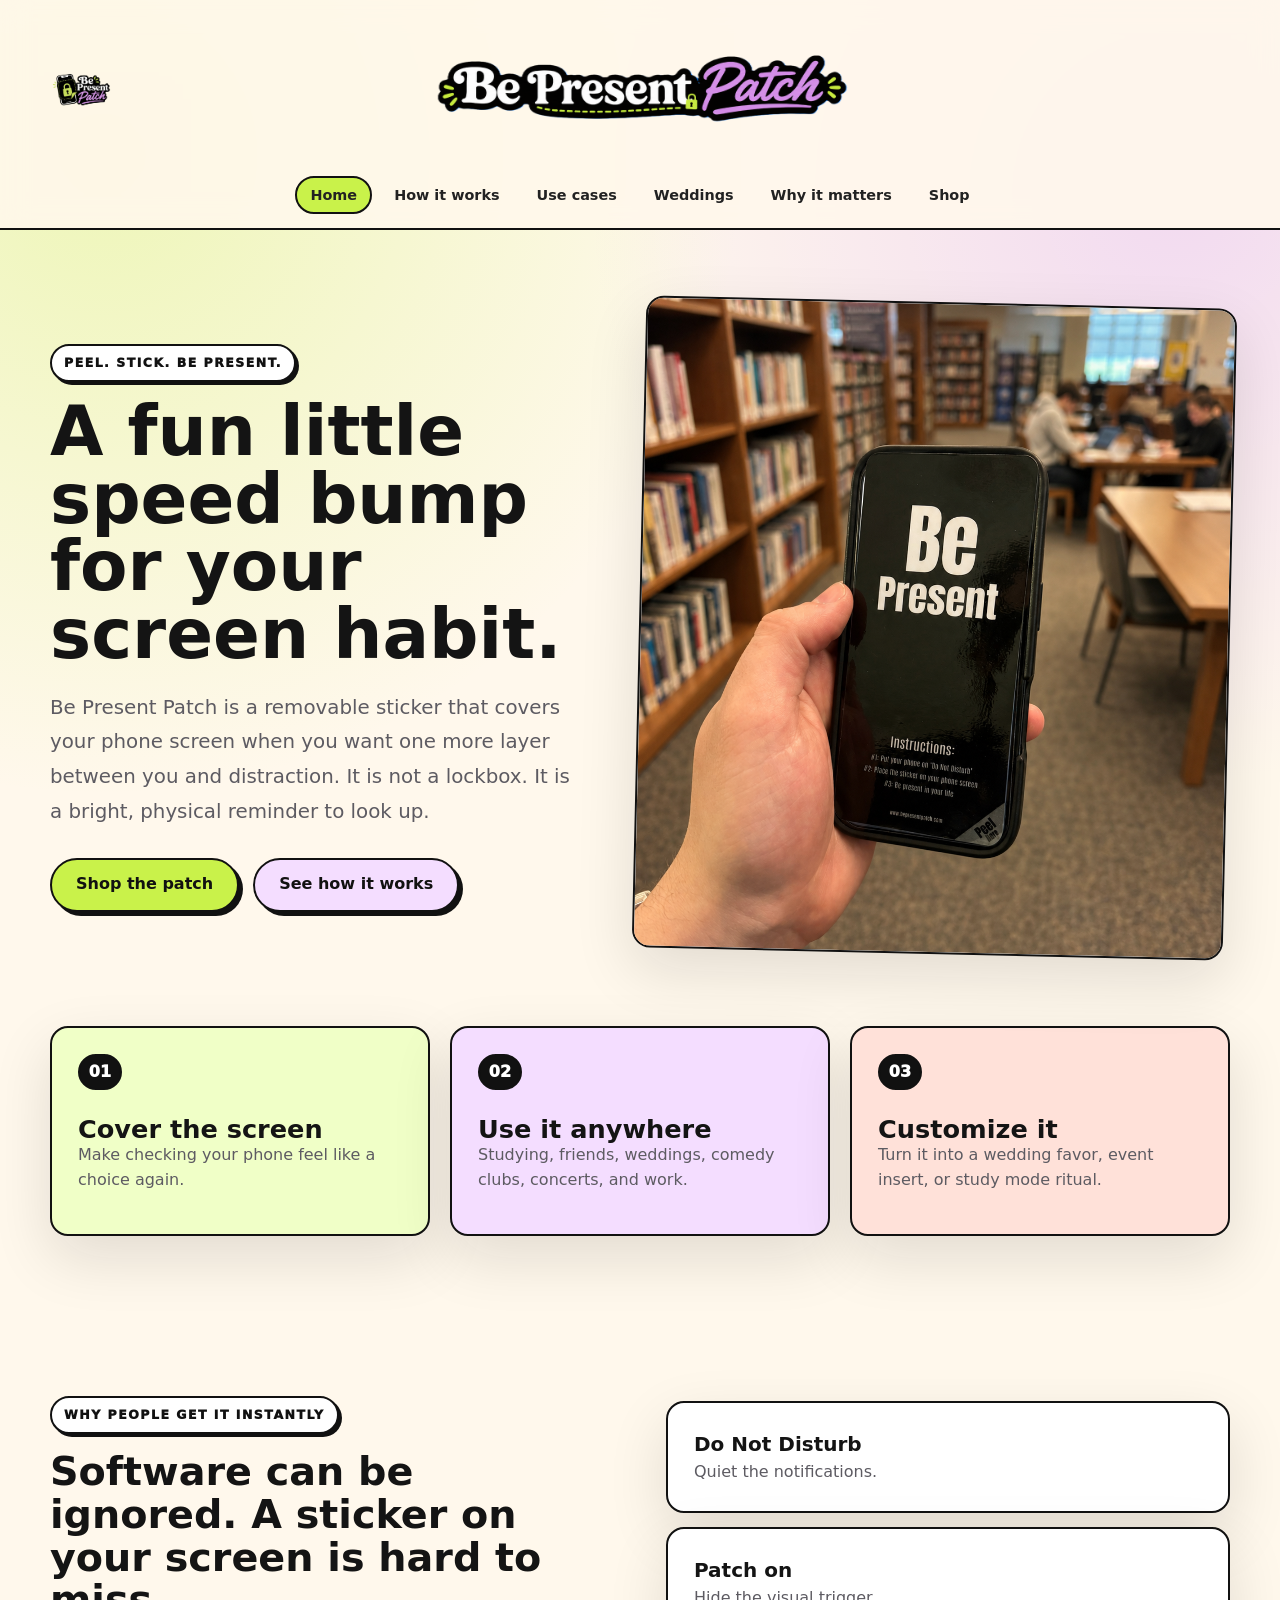
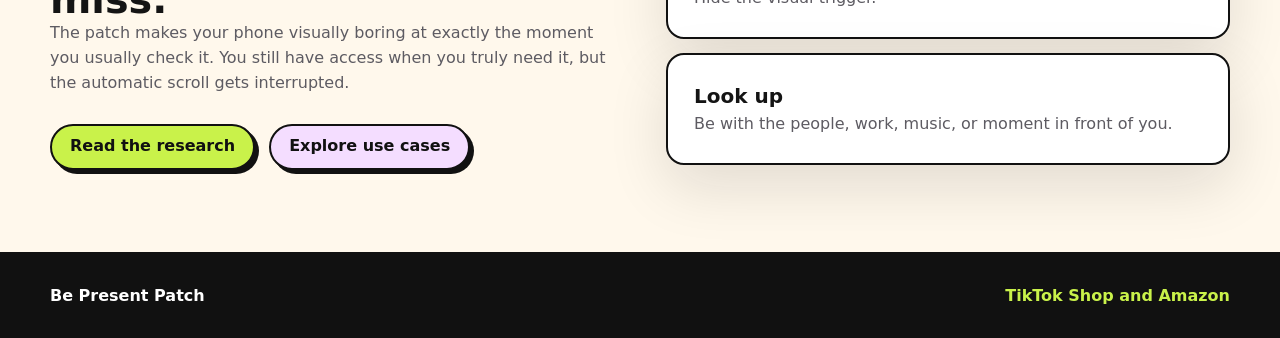
==== index.html @ 1d66b1e6 "website" ====
<!doctype html>
<html lang="en">
<head>
  <meta charset="utf-8">
  <meta name="viewport" content="width=device-width, initial-scale=1">
  <meta name="description" content="Be Present Patch is a removable phone screen sticker that helps you stop checking your phone and stay in the moment.">
  <meta name="theme-color" content="#fff8ec">
  <title>Be Present Patch | Put the phone down</title>
  <link rel="icon" type="image/png" href="assets/logo.png">
  <link rel="apple-touch-icon" href="assets/logo.png">
  <link rel="stylesheet" href="styles.css">
</head>
<body>
  <header class="site-header">
    <div class="container nav">
      <div class="brand-row">
        <a class="brand-small" href="index.html" aria-label="Be Present Patch home"><img src="assets/logo.png" alt="Be Present Patch logo"></a>
        <a class="brand-banner" href="index.html" aria-label="Be Present Patch home"><img src="assets/banner-logo.png" alt="Be Present Patch logo banner"></a>
        <span class="brand-spacer" aria-hidden="true"></span>
      </div>
      <nav class="nav-links" aria-label="Primary navigation">
        <a aria-current="page" href="index.html">Home</a>
        <a href="how-it-works.html">How it works</a>
        <a href="use-cases.html">Use cases</a>
        <a href="weddings.html">Weddings</a>
        <a href="why-it-matters.html">Why it matters</a>
        <a href="shop.html">Shop</a>
      </nav>
    </div>
  </header>

  <main>
    <section class="hero">
      <div class="container hero-grid">
        <div>
          <p class="eyebrow">Peel. Stick. Be present.</p>
          <h1>A fun little speed bump for your screen habit.</h1>
          <p class="lead">Be Present Patch is a removable sticker that covers your phone screen when you want one more layer between you and distraction. It is not a lockbox. It is a bright, physical reminder to look up.</p>
          <div class="actions">
            <a class="button primary large" href="shop.html">Shop the patch</a>
            <a class="button secondary large" href="how-it-works.html">See how it works</a>
          </div>
        </div>
        <figure class="hero-photo tilt-card">
          <img src="assets/library-in-hand.png" alt="A hand holding a phone in a library with the Be Present Patch covering the screen">
        </figure>
      </div>
    </section>

    <section class="container punch-row" aria-label="Product highlights">
      <a class="punch lime" href="how-it-works.html">
        <span>01</span>
        <strong>Cover the screen</strong>
        <p>Make checking your phone feel like a choice again.</p>
      </a>
      <a class="punch purple" href="use-cases.html">
        <span>02</span>
        <strong>Use it anywhere</strong>
        <p>Studying, friends, weddings, comedy clubs, concerts, and work.</p>
      </a>
      <a class="punch coral" href="weddings.html">
        <span>03</span>
        <strong>Customize it</strong>
        <p>Turn it into a wedding favor, event insert, or study mode ritual.</p>
      </a>
    </section>

    <section class="section">
      <div class="container split">
        <div>
          <p class="kicker">Why people get it instantly</p>
          <h2>Software can be ignored. A sticker on your screen is hard to miss.</h2>
          <p>The patch makes your phone visually boring at exactly the moment you usually check it. You still have access when you truly need it, but the automatic scroll gets interrupted.</p>
          <div class="actions">
            <a class="button primary" href="why-it-matters.html">Read the research</a>
            <a class="button secondary" href="use-cases.html">Explore use cases</a>
          </div>
        </div>
        <div class="mini-stack">
          <article>
            <strong>Do Not Disturb</strong>
            <span>Quiet the notifications.</span>
          </article>
          <article>
            <strong>Patch on</strong>
            <span>Hide the visual trigger.</span>
          </article>
          <article>
            <strong>Look up</strong>
            <span>Be with the people, work, music, or moment in front of you.</span>
          </article>
        </div>
      </div>
    </section>
  </main>

  <footer class="site-footer">
    <div class="container footer-inner">
      <span>Be Present Patch</span>
      <div><a href="shop.html">TikTok Shop and Amazon</a></div>
    </div>
  </footer>
</body>
</html>
---- styles.css ----
:root {
  color-scheme: light;
  --cream: #fff8ec;
  --paper: #ffffff;
  --ink: #141414;
  --muted: #5d5b62;
  --line: #e9dfcf;
  --lime: #c9f24a;
  --lime-soft: #f0ffc7;
  --purple: #c87bff;
  --purple-soft: #f4ddff;
  --coral: #ff7f67;
  --coral-soft: #ffe1d9;
  --blue: #3aaed8;
  --blue-soft: #dff6ff;
  --shadow: 0 22px 60px rgba(20, 20, 20, 0.12);
}

* {
  box-sizing: border-box;
}

html {
  scroll-behavior: smooth;
}

body {
  min-height: 100vh;
  margin: 0;
  background:
    radial-gradient(circle at 8% 8%, rgba(201, 242, 74, 0.32), transparent 30%),
    radial-gradient(circle at 92% 10%, rgba(200, 123, 255, 0.24), transparent 28%),
    var(--cream);
  color: var(--ink);
  font-family: Inter, ui-sans-serif, system-ui, -apple-system, BlinkMacSystemFont, "Segoe UI", sans-serif;
  line-height: 1.55;
}

h1,
h2,
h3,
.button,
.nav-links a,
.punch strong,
.step-number,
.eyebrow,
.kicker {
  font-family: "Arial Rounded MT Bold", "Cooper Black", "Trebuchet MS", Inter, ui-sans-serif, system-ui, sans-serif;
}

img {
  max-width: 100%;
  display: block;
}

a {
  color: inherit;
  text-decoration: none;
}

h1,
h2,
h3,
p {
  margin-top: 0;
}

p {
  color: var(--muted);
}

.container {
  width: min(1180px, calc(100% - 40px));
  margin: 0 auto;
}

.narrow {
  max-width: 860px;
}

.site-header {
  position: sticky;
  top: 0;
  z-index: 20;
  border-bottom: 2px solid #111;
  background: rgba(255, 248, 236, 0.9);
  backdrop-filter: blur(14px);
}

.nav {
  min-height: 184px;
  display: flex;
  flex-direction: column;
  align-items: stretch;
  justify-content: center;
  gap: 12px;
  padding: 16px 0 14px;
}

.brand-row {
  display: grid;
  grid-template-columns: 132px minmax(0, 1fr) 132px;
  align-items: center;
  gap: 14px;
}

.brand-small {
  display: inline-flex;
  align-items: center;
  justify-content: flex-start;
}

.brand-small img {
  width: auto;
  height: 62px;
  object-fit: contain;
}

.brand-banner {
  display: flex;
  justify-content: center;
  justify-self: center;
  width: min(1120px, 100%);
}

.brand-banner img {
  width: auto;
  height: auto;
  max-height: 148px;
  max-width: min(1120px, 100%);
  object-fit: contain;
}

.nav-links {
  display: flex;
  align-items: center;
  justify-content: center;
  gap: 7px;
  overflow-x: auto;
}

.nav-links a {
  min-height: 38px;
  display: inline-grid;
  place-items: center;
  border: 2px solid transparent;
  border-radius: 999px;
  padding: 0 13px;
  color: #222;
  font-size: 0.9rem;
  font-weight: 850;
  white-space: nowrap;
}

.nav-links a:hover,
.nav-links a[aria-current="page"] {
  border-color: #111;
  background: var(--lime);
}

.button {
  min-height: 46px;
  display: inline-flex;
  align-items: center;
  justify-content: center;
  border: 2px solid #111;
  border-radius: 999px;
  padding: 0 18px;
  color: #111;
  font-weight: 900;
  box-shadow: 4px 4px 0 #111;
  transition: transform 150ms ease, box-shadow 150ms ease;
}

.button:hover {
  transform: translate(2px, 2px);
  box-shadow: 2px 2px 0 #111;
}

.button.primary {
  background: var(--lime);
}

.button.secondary {
  background: var(--purple-soft);
}

.button.large {
  min-height: 54px;
  padding: 0 24px;
}

.actions {
  display: flex;
  flex-wrap: wrap;
  gap: 14px;
  margin-top: 28px;
}

.hero,
.page-hero {
  padding: 72px 0;
}

.hero-grid {
  display: grid;
  grid-template-columns: 0.95fr 1.05fr;
  gap: 54px;
  align-items: center;
}

.eyebrow,
.kicker {
  width: fit-content;
  margin-bottom: 16px;
  border: 2px solid #111;
  border-radius: 999px;
  padding: 7px 12px;
  background: var(--paper);
  color: #111;
  font-size: 0.78rem;
  font-weight: 950;
  letter-spacing: 0.12em;
  text-transform: uppercase;
  box-shadow: 3px 3px 0 #111;
}

h1 {
  max-width: 880px;
  margin-bottom: 22px;
  font-size: clamp(2.35rem, 5.4vw, 4.95rem);
  line-height: 0.98;
  letter-spacing: 0;
}

h2 {
  margin-bottom: 0;
  font-size: clamp(1.65rem, 3.1vw, 3rem);
  line-height: 1.08;
  letter-spacing: 0;
}

.lead {
  max-width: 720px;
  font-size: clamp(1.08rem, 1.7vw, 1.24rem);
  line-height: 1.75;
}

.hero-photo,
.wedding-images img,
.copy-card,
.punch,
.step-card,
.use-grid article,
.stat-grid a,
.research-grid article,
.faq-list article,
.shop-patch,
.mini-stack article {
  border: 2px solid #111;
  border-radius: 18px;
  background: var(--paper);
  box-shadow: var(--shadow);
}

.hero-photo {
  margin: 0;
  overflow: hidden;
}

.hero-photo img {
  width: 100%;
  height: min(72vh, 720px);
  min-height: 520px;
  object-fit: cover;
}

.tilt-card {
  transform: rotate(1.3deg);
}

.punch-row,
.steps-page,
.use-grid,
.stat-grid,
.research-grid {
  display: grid;
  gap: 20px;
}

.punch-row {
  grid-template-columns: repeat(3, 1fr);
  padding-bottom: 78px;
}

.punch,
.step-card,
.use-grid article,
.stat-grid a,
.research-grid article,
.faq-list article,
.copy-card,
.mini-stack article {
  padding: 26px;
}

.punch span,
.step-number {
  display: inline-grid;
  place-items: center;
  min-width: 44px;
  height: 36px;
  border: 2px solid #111;
  border-radius: 999px;
  background: #111;
  color: #fff;
  font-weight: 950;
}

.punch strong {
  display: block;
  margin-top: 26px;
  font-size: 1.6rem;
  line-height: 1.05;
}

.lime {
  background: var(--lime-soft);
}

.purple {
  background: var(--purple-soft);
}

.coral {
  background: var(--coral-soft);
}

.blue {
  background: var(--blue-soft);
}

.section {
  padding: 82px 0;
}

.section.tinted {
  border-top: 2px solid #111;
  border-bottom: 2px solid #111;
  background: linear-gradient(135deg, var(--purple-soft), var(--lime-soft));
}

.split,
.wedding-layout,
.shop-hero {
  display: grid;
  grid-template-columns: 1fr 1fr;
  gap: 52px;
  align-items: center;
}

.mini-stack {
  display: grid;
  gap: 14px;
}

.mini-stack strong {
  display: block;
  font-size: 1.25rem;
}

.mini-stack span {
  color: var(--muted);
}

.lime-wash {
  background: linear-gradient(135deg, var(--lime-soft), var(--cream));
}

.purple-wash {
  background: linear-gradient(135deg, var(--purple-soft), var(--cream));
}

.coral-wash {
  background: linear-gradient(135deg, var(--coral-soft), var(--cream));
}

.steps-page {
  grid-template-columns: repeat(3, 1fr);
}

.step-card h2 {
  margin-top: 26px;
  font-size: clamp(1.65rem, 2.5vw, 2.35rem);
}

.purple-card {
  background: var(--purple-soft);
}

.coral-card {
  background: var(--coral-soft);
}

.use-grid {
  grid-template-columns: repeat(3, 1fr);
}

.icon {
  width: 48px;
  height: 48px;
  display: grid;
  place-items: center;
  border: 2px solid #111;
  border-radius: 12px;
  color: #111;
  font-weight: 950;
}

.use-grid h2 {
  margin-top: 18px;
  font-size: 1.55rem;
}

.wedding-images {
  display: grid;
  grid-template-columns: 0.72fr 1fr;
  gap: 18px;
  align-items: center;
}

.wedding-images img {
  overflow: hidden;
}

.check-list {
  display: grid;
  gap: 12px;
  margin: 24px 0 28px;
  padding: 0;
  list-style: none;
}

.check-list li {
  position: relative;
  padding-left: 30px;
  color: var(--muted);
}

.check-list li::before {
  content: "";
  position: absolute;
  left: 0;
  top: 0.58em;
  width: 13px;
  height: 13px;
  border: 2px solid #111;
  border-radius: 50%;
  background: var(--lime);
}

.stat-grid {
  grid-template-columns: repeat(3, 1fr);
}

.stat-grid a {
  background: var(--paper);
  transition: transform 150ms ease;
}

.stat-grid a:hover {
  transform: translateY(-4px);
}

.stat-grid strong {
  display: block;
  color: #111;
  font-size: clamp(3rem, 7vw, 5rem);
  line-height: 0.9;
}

.stat-grid span {
  display: block;
  margin-top: 18px;
  color: var(--muted);
}

.research-grid {
  grid-template-columns: repeat(2, 1fr);
}

.research-grid article a {
  display: inline-block;
  margin-top: 18px;
  color: #111;
  font-weight: 950;
  text-decoration: underline;
  text-decoration-thickness: 3px;
  text-decoration-color: var(--purple);
  text-underline-offset: 5px;
}

.shop-hero {
  align-items: center;
}

.shop-patch {
  width: min(360px, 100%);
  margin: 0 auto;
  background: #111;
}

.faq-list {
  display: grid;
  gap: 18px;
}

.site-footer {
  border-top: 2px solid #111;
  background: #111;
  color: #fff;
  padding: 30px 0;
}

.footer-inner {
  display: flex;
  align-items: center;
  justify-content: space-between;
  gap: 18px;
  font-weight: 850;
}

.footer-inner a {
  color: var(--lime);
}

@media (max-width: 980px) {
  .nav {
    min-height: 166px;
    align-items: stretch;
    padding: 12px 0;
  }

  .brand-row {
    grid-template-columns: 92px minmax(0, 1fr) 92px;
    gap: 10px;
  }

  .brand-small img {
    height: 54px;
  }

  .brand-banner img {
    max-height: 112px;
  }

  .hero-grid,
  .split,
  .wedding-layout,
  .shop-hero {
    grid-template-columns: 1fr;
  }

  .punch-row,
  .steps-page,
  .use-grid,
  .stat-grid,
  .research-grid {
    grid-template-columns: repeat(2, 1fr);
  }

  .hero-photo img {
    height: auto;
    min-height: 0;
  }
}

@media (max-width: 680px) {
  .container {
    width: min(100% - 28px, 1180px);
  }

  .brand-banner img {
    max-height: 92px;
  }

  .brand-row {
    grid-template-columns: 1fr;
  }

  .brand-small {
    justify-content: center;
  }

  .brand-spacer {
    display: none;
  }

  .punch-row,
  .steps-page,
  .use-grid,
  .stat-grid,
  .research-grid,
  .wedding-images {
    grid-template-columns: 1fr;
  }

  .actions,
  .footer-inner {
    align-items: stretch;
    flex-direction: column;
  }

  .button {
    width: 100%;
  }

  h1 {
    font-size: clamp(2.25rem, 11vw, 3.9rem);
  }
}
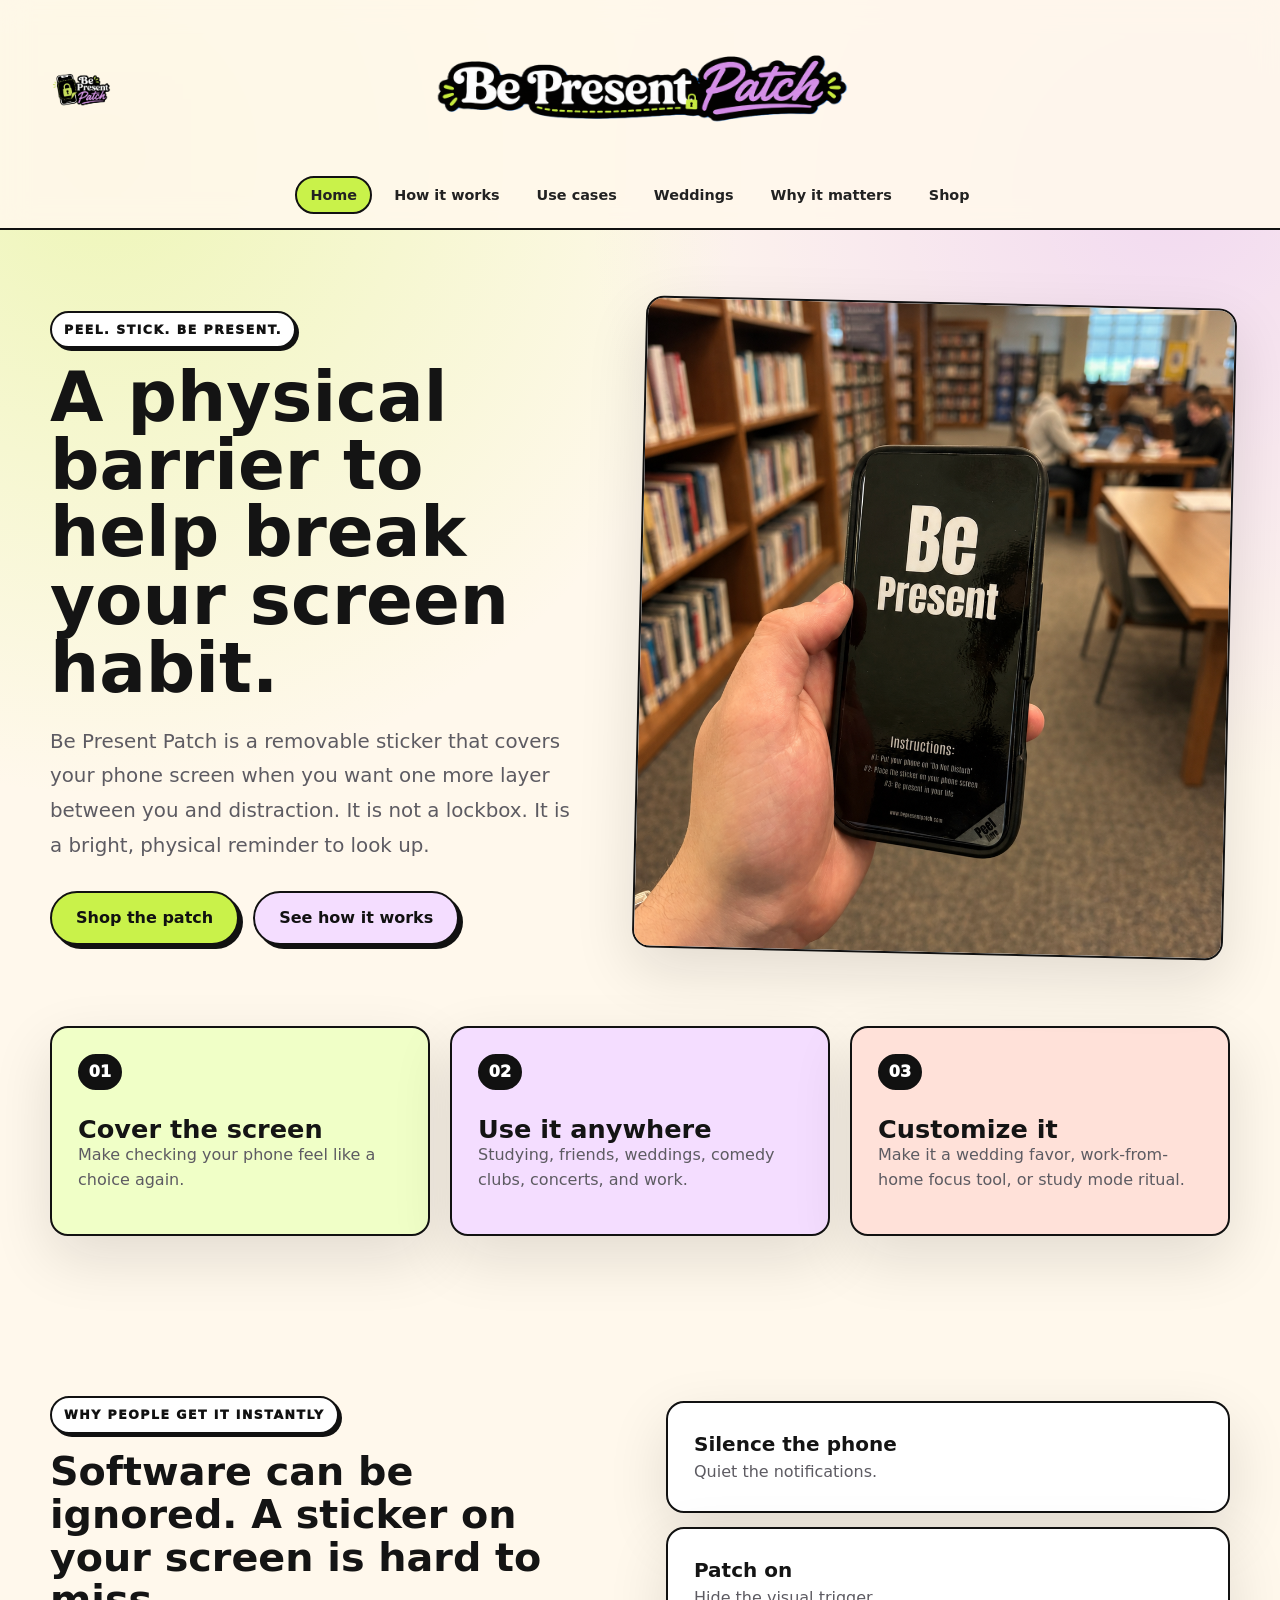
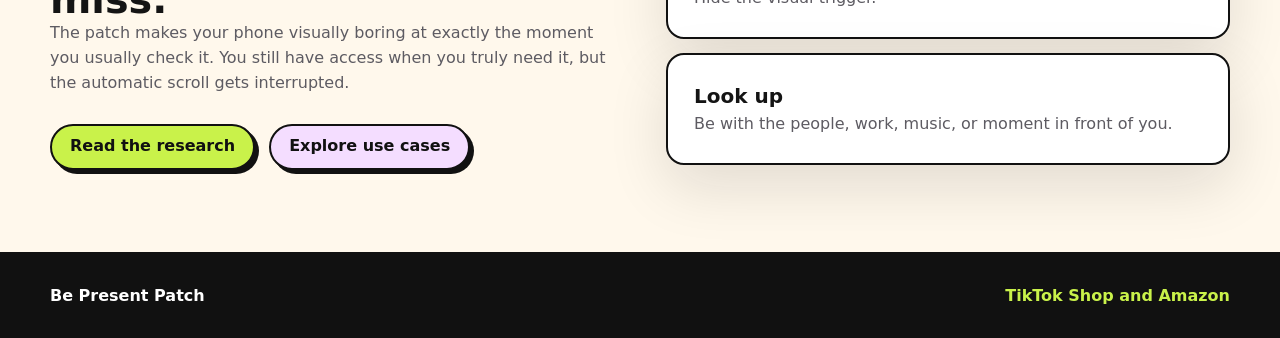
==== commit 2f459aee: "updated wording" ====
--- a/index.html
+++ b/index.html
@@ -34,7 +34,7 @@
       <div class="container hero-grid">
         <div>
           <p class="eyebrow">Peel. Stick. Be present.</p>
-          <h1>A fun little speed bump for your screen habit.</h1>
+          <h1>A physical barrier to help break your screen habit.</h1>
           <p class="lead">Be Present Patch is a removable sticker that covers your phone screen when you want one more layer between you and distraction. It is not a lockbox. It is a bright, physical reminder to look up.</p>
           <div class="actions">
             <a class="button primary large" href="shop.html">Shop the patch</a>
@@ -61,7 +61,7 @@
       <a class="punch coral" href="weddings.html">
         <span>03</span>
         <strong>Customize it</strong>
-        <p>Turn it into a wedding favor, event insert, or study mode ritual.</p>
+        <p>Make it a wedding favor, work-from-home focus tool, or study mode ritual.</p>
       </a>
     </section>
 
@@ -78,7 +78,7 @@
         </div>
         <div class="mini-stack">
           <article>
-            <strong>Do Not Disturb</strong>
+            <strong>Silence the phone</strong>
             <span>Quiet the notifications.</span>
           </article>
           <article>
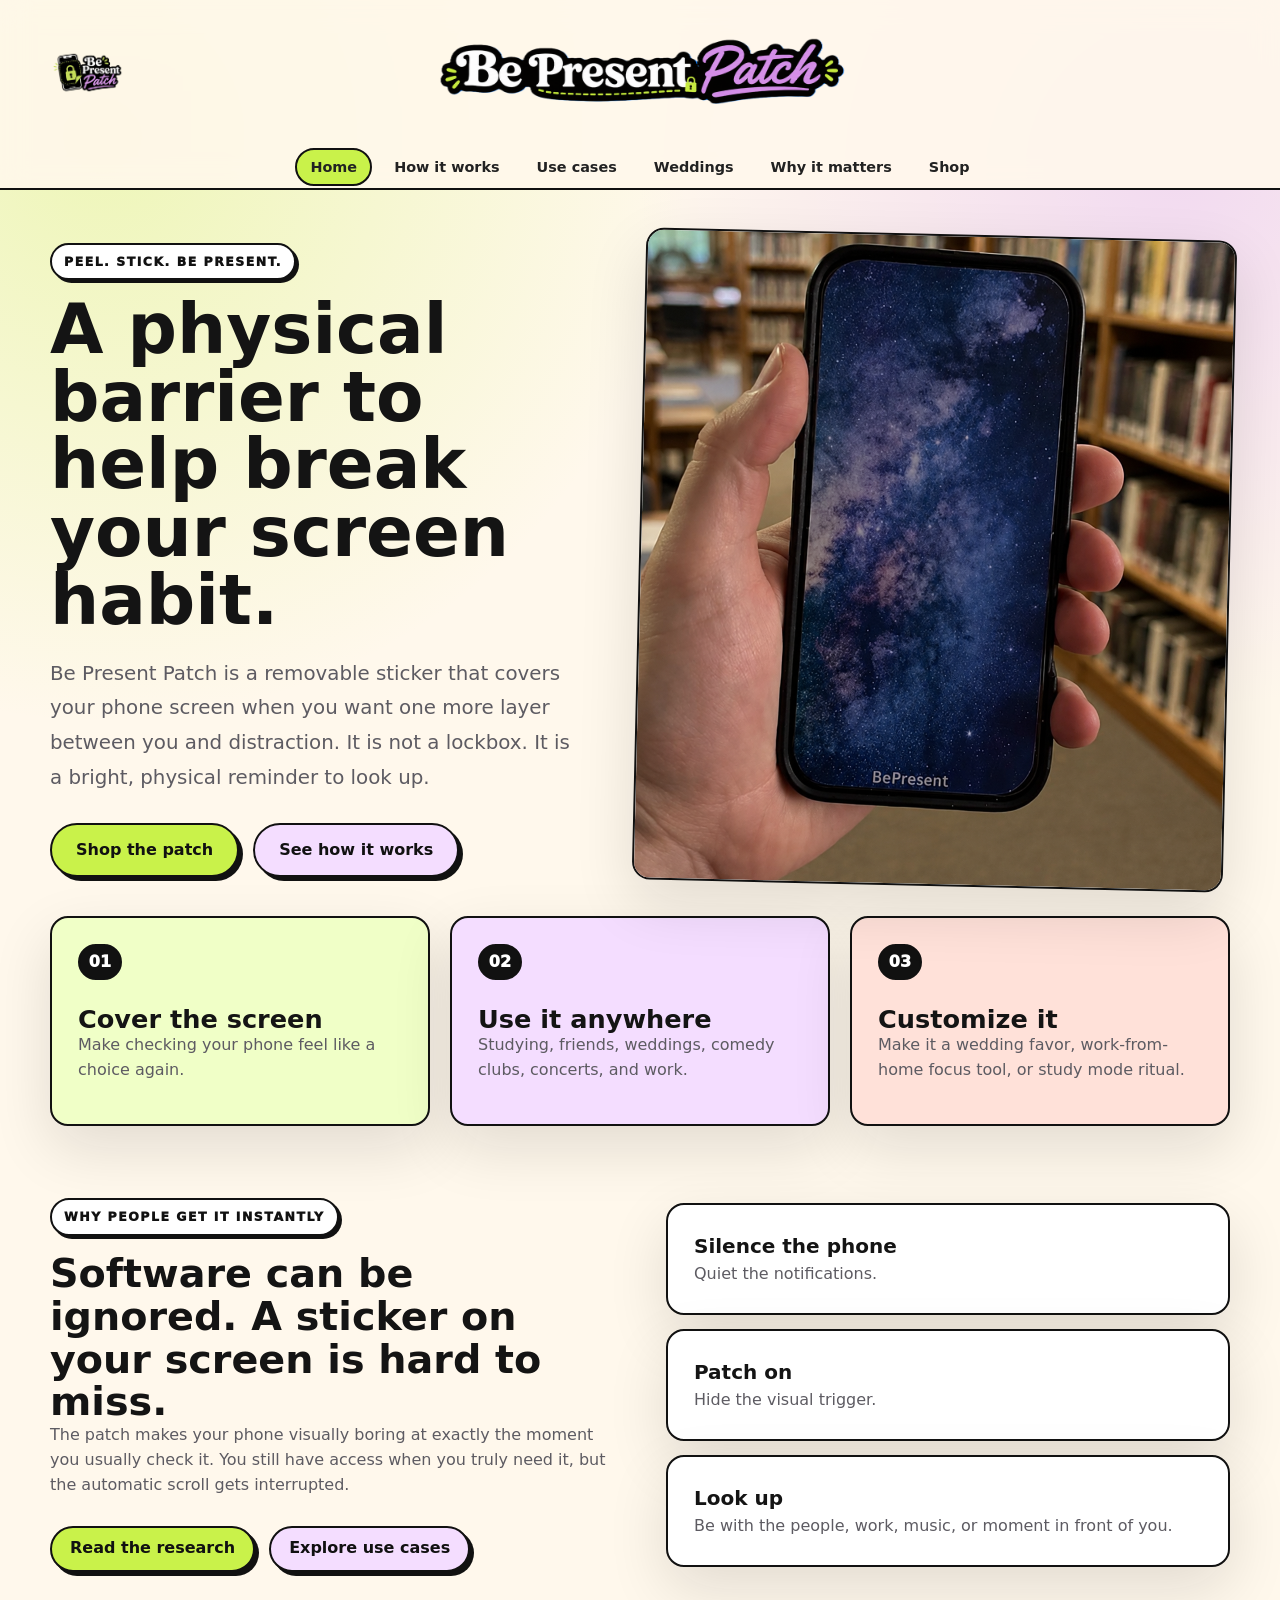
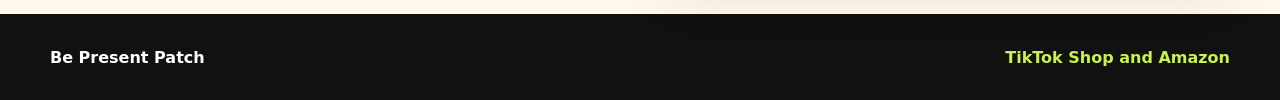
==== commit 7aa37525: "Update home hero image" ====
--- a/index.html
+++ b/index.html
@@ -6,8 +6,8 @@
   <meta name="description" content="Be Present Patch is a removable phone screen sticker that helps you stop checking your phone and stay in the moment.">
   <meta name="theme-color" content="#fff8ec">
   <title>Be Present Patch | Put the phone down</title>
-  <link rel="icon" type="image/png" href="assets/logo.png">
-  <link rel="apple-touch-icon" href="assets/logo.png">
+  <link rel="icon" type="image/png" href="assets/favicon.png">
+  <link rel="apple-touch-icon" href="assets/favicon.png">
   <link rel="stylesheet" href="styles.css">
 </head>
 <body>
@@ -18,6 +18,9 @@
         <a class="brand-banner" href="index.html" aria-label="Be Present Patch home"><img src="assets/banner-logo.png" alt="Be Present Patch logo banner"></a>
         <span class="brand-spacer" aria-hidden="true"></span>
       </div>
+      <button class="menu-toggle" type="button" aria-label="Open menu" aria-expanded="false" data-menu-toggle>
+        <span></span><span></span><span></span>
+      </button>
       <nav class="nav-links" aria-label="Primary navigation">
         <a aria-current="page" href="index.html">Home</a>
         <a href="how-it-works.html">How it works</a>
@@ -42,7 +45,7 @@
           </div>
         </div>
         <figure class="hero-photo tilt-card">
-          <img src="assets/library-in-hand.png" alt="A hand holding a phone in a library with the Be Present Patch covering the screen">
+          <img src="assets/home-hero-new.png" alt="A hand holding a phone in a library with the Be Present Patch covering the screen">
         </figure>
       </div>
     </section>
@@ -100,5 +103,6 @@
       <div><a href="shop.html">TikTok Shop and Amazon</a></div>
     </div>
   </footer>
+  <script src="script.js"></script>
 </body>
 </html>
--- a/styles.css
+++ b/styles.css
@@ -88,20 +88,21 @@
 }
 
 .nav {
-  min-height: 184px;
+  min-height: 0;
   display: flex;
   flex-direction: column;
   align-items: stretch;
   justify-content: center;
-  gap: 12px;
-  padding: 16px 0 14px;
+  gap: 2px;
+  padding: 0 0 2px;
 }
 
 .brand-row {
   display: grid;
-  grid-template-columns: 132px minmax(0, 1fr) 132px;
-  align-items: center;
-  gap: 14px;
+  grid-template-columns: 170px minmax(0, 1fr) 170px;
+  align-items: center;
+  gap: 10px;
+  min-height: 94px;
 }
 
 .brand-small {
@@ -112,7 +113,7 @@
 
 .brand-small img {
   width: auto;
-  height: 62px;
+  height: 74px;
   object-fit: contain;
 }
 
@@ -126,7 +127,7 @@
 .brand-banner img {
   width: auto;
   height: auto;
-  max-height: 148px;
+  max-height: 146px;
   max-width: min(1120px, 100%);
   object-fit: contain;
 }
@@ -137,6 +138,10 @@
   justify-content: center;
   gap: 7px;
   overflow-x: auto;
+}
+
+.menu-toggle {
+  display: none;
 }
 
 .nav-links a {
@@ -199,7 +204,7 @@
 
 .hero,
 .page-hero {
-  padding: 72px 0;
+  padding: 44px 0 30px;
 }
 
 .hero-grid {
@@ -290,7 +295,7 @@
 
 .punch-row {
   grid-template-columns: repeat(3, 1fr);
-  padding-bottom: 78px;
+  padding-bottom: 30px;
 }
 
 .punch,
@@ -341,7 +346,11 @@
 }
 
 .section {
-  padding: 82px 0;
+  padding: 42px 0;
+}
+
+.page-hero + .section {
+  padding-top: 24px;
 }
 
 .section.tinted {
@@ -418,8 +427,15 @@
 }
 
 .use-grid h2 {
-  margin-top: 18px;
   font-size: 1.55rem;
+}
+
+.clean-use-grid article {
+  padding-top: 30px;
+}
+
+.clean-use-grid h2 {
+  margin-top: 0;
 }
 
 .wedding-images {
@@ -507,7 +523,10 @@
 .shop-patch {
   width: min(360px, 100%);
   margin: 0 auto;
-  background: #111;
+  border: 0;
+  border-radius: 0;
+  background: transparent;
+  box-shadow: none;
 }
 
 .faq-list {
@@ -536,22 +555,23 @@
 
 @media (max-width: 980px) {
   .nav {
-    min-height: 166px;
+    min-height: 0;
     align-items: stretch;
-    padding: 12px 0;
+    padding: 0 0 2px;
   }
 
   .brand-row {
-    grid-template-columns: 92px minmax(0, 1fr) 92px;
-    gap: 10px;
+    grid-template-columns: 118px minmax(0, 1fr) 118px;
+    gap: 8px;
+    min-height: 82px;
   }
 
   .brand-small img {
-    height: 54px;
+    height: 58px;
   }
 
   .brand-banner img {
-    max-height: 112px;
+    max-height: 118px;
   }
 
   .hero-grid,
@@ -580,20 +600,87 @@
     width: min(100% - 28px, 1180px);
   }
 
-  .brand-banner img {
-    max-height: 92px;
+  .site-header {
+    position: static;
+  }
+
+  .nav {
+    position: relative;
+    min-height: auto;
+    gap: 2px;
+    padding: 0 56px 2px 0;
   }
 
   .brand-row {
-    grid-template-columns: 1fr;
-  }
-
-  .brand-small {
-    justify-content: center;
-  }
-
+    display: block;
+    min-height: 0;
+  }
+
+  .brand-small,
   .brand-spacer {
     display: none;
+  }
+
+  .brand-banner img {
+    width: min(100%, 620px);
+    max-height: 110px;
+    margin: 0 auto;
+  }
+
+  .menu-toggle {
+    position: absolute;
+    top: 6px;
+    right: 0;
+    width: 44px;
+    height: 44px;
+    display: grid;
+    place-items: center;
+    border: 2px solid #111;
+    border-radius: 12px;
+    background: var(--lime);
+    box-shadow: 3px 3px 0 #111;
+    cursor: pointer;
+  }
+
+  .menu-toggle span {
+    width: 22px;
+    height: 3px;
+    display: block;
+    border-radius: 999px;
+    background: #111;
+    transition: transform 150ms ease, opacity 150ms ease;
+  }
+
+  .menu-toggle.open span:nth-child(1) {
+    transform: translateY(8px) rotate(45deg);
+  }
+
+  .menu-toggle.open span:nth-child(2) {
+    opacity: 0;
+  }
+
+  .menu-toggle.open span:nth-child(3) {
+    transform: translateY(-8px) rotate(-45deg);
+  }
+
+  .nav-links {
+    display: none;
+    width: 100%;
+    overflow: visible;
+    flex-direction: column;
+    align-items: stretch;
+    gap: 8px;
+    padding-top: 8px;
+  }
+
+  .nav-links.open {
+    display: flex;
+  }
+
+  .nav-links a {
+    width: 100%;
+    min-height: 44px;
+    background: var(--paper);
   }
 
   .punch-row,
@@ -618,4 +705,22 @@
   h1 {
     font-size: clamp(2.25rem, 11vw, 3.9rem);
   }
-}
+
+  .hero,
+  .page-hero,
+  .section {
+    padding: 32px 0;
+  }
+
+  .page-hero {
+    padding-bottom: 18px;
+  }
+
+  .page-hero + .section {
+    padding-top: 16px;
+  }
+
+  .punch-row {
+    padding-bottom: 24px;
+  }
+}
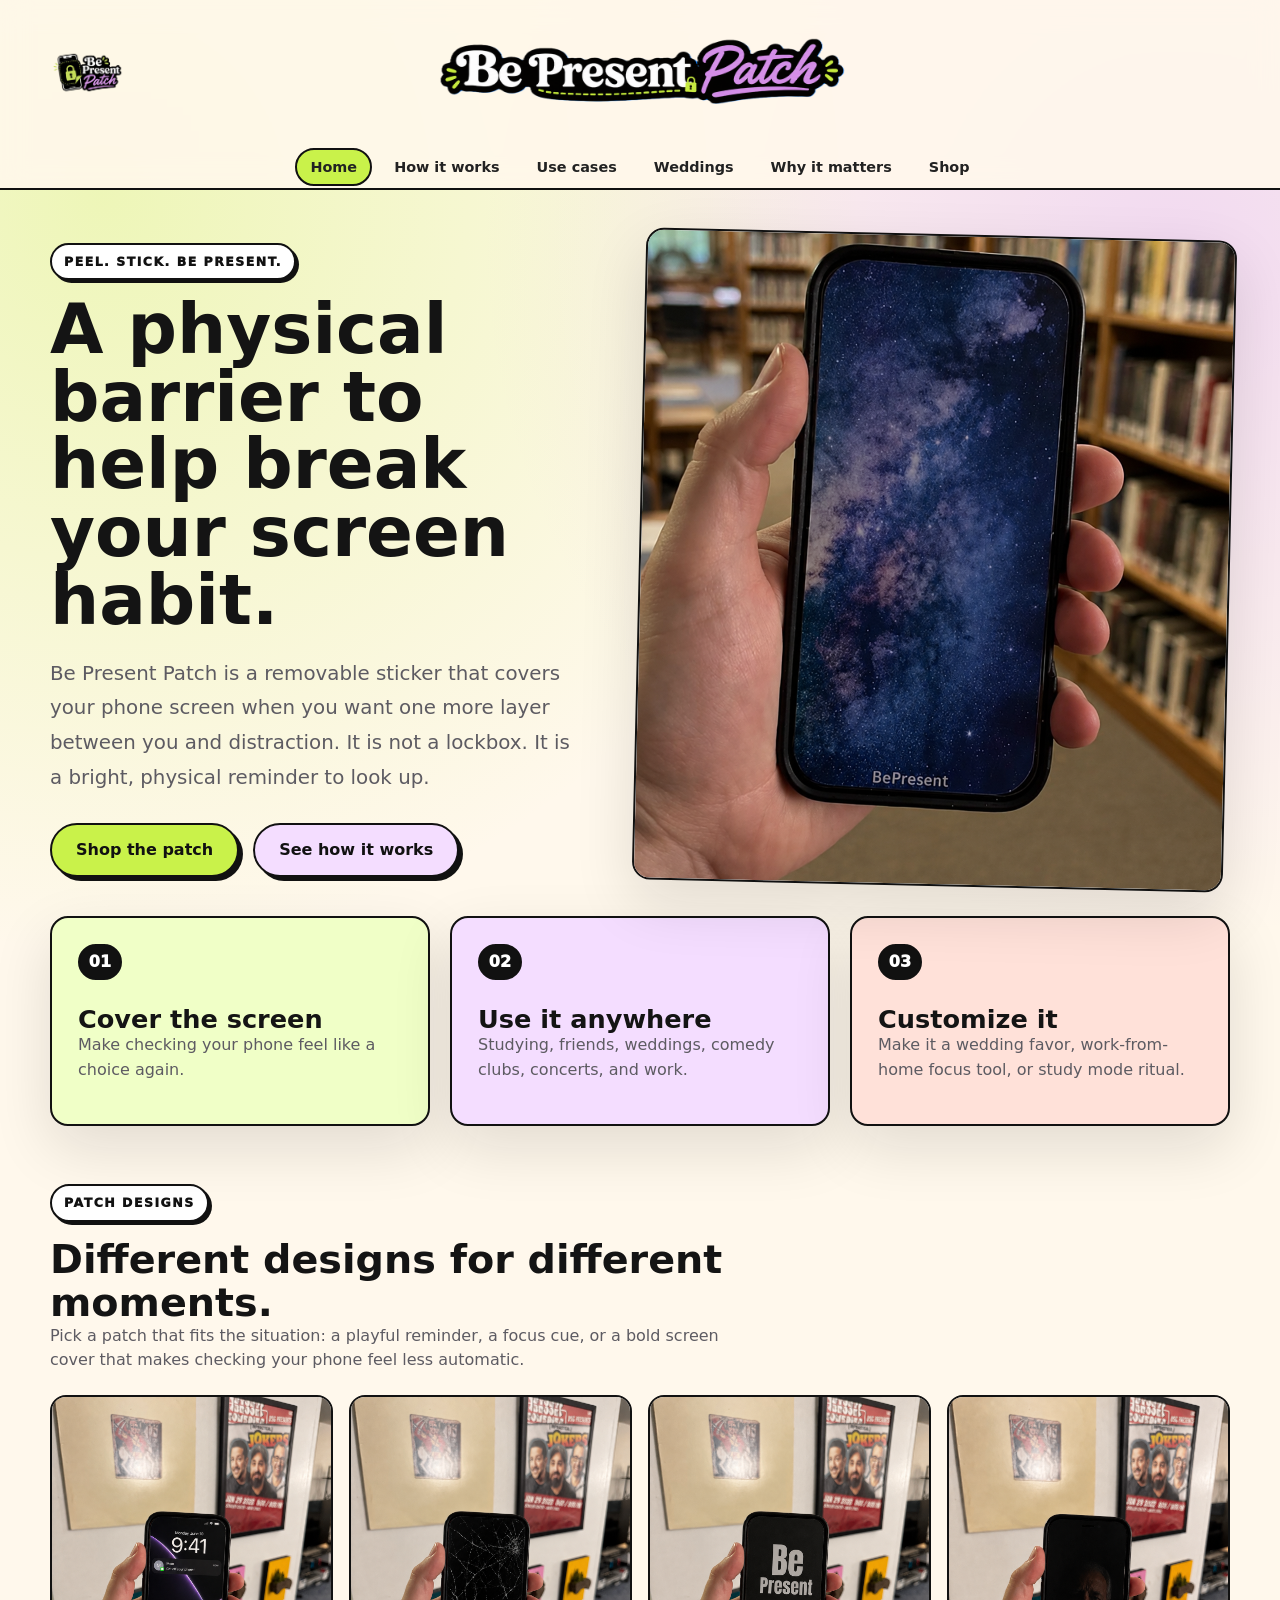
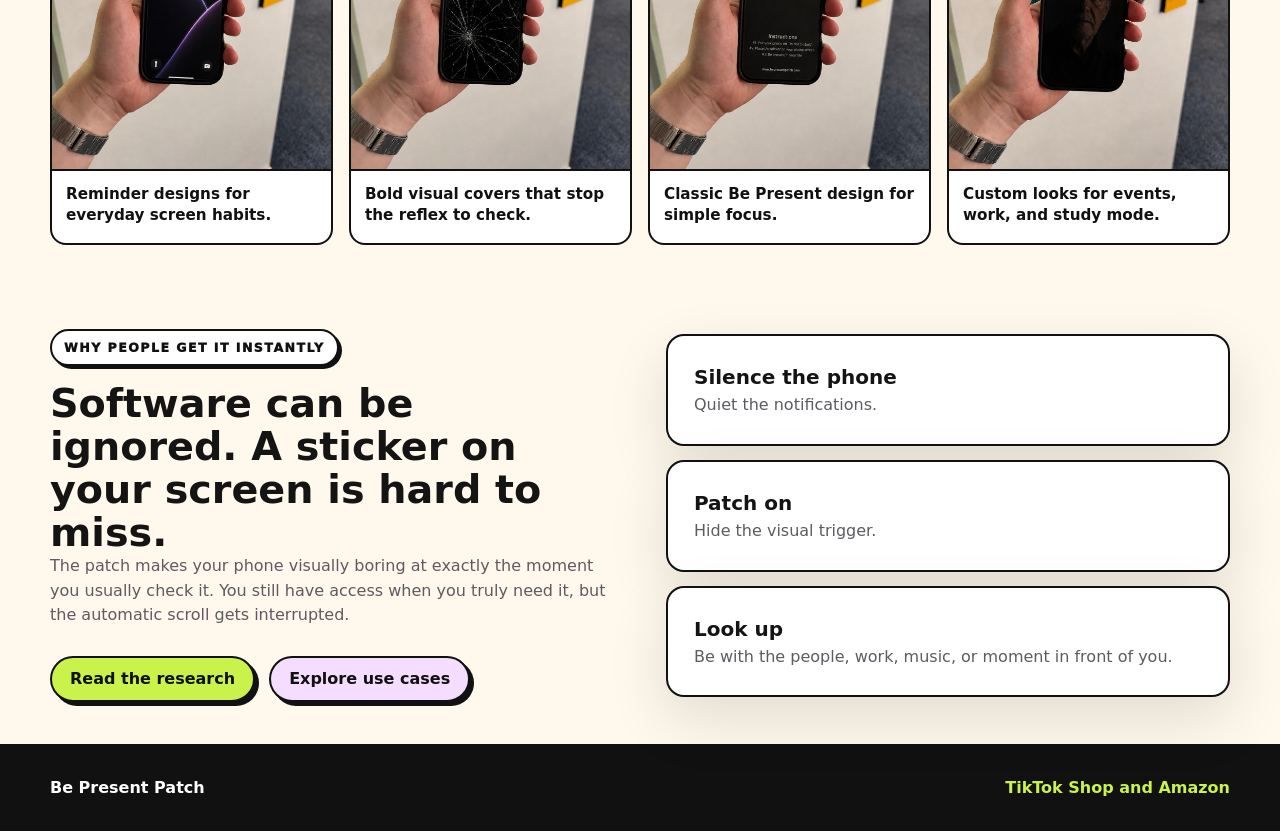
==== commit 9fa34c0c: "Add home page design gallery" ====
--- a/index.html
+++ b/index.html
@@ -68,6 +68,35 @@
       </a>
     </section>
 
+    
+    <section class="section designs-section">
+      <div class="container">
+        <div class="section-heading design-heading">
+          <p class="kicker">Patch designs</p>
+          <h2>Different designs for different moments.</h2>
+          <p>Pick a patch that fits the situation: a playful reminder, a focus cue, or a bold screen cover that makes checking your phone feel less automatic.</p>
+        </div>
+        <div class="design-grid">
+          <figure class="design-card">
+            <img src="assets/design-notification.png" alt="Phone showing a notification reminder design">
+            <figcaption>Reminder designs for everyday screen habits.</figcaption>
+          </figure>
+          <figure class="design-card">
+            <img src="assets/design-cracked-screen.png" alt="Phone showing a cracked-screen style Be Present design">
+            <figcaption>Bold visual covers that stop the reflex to check.</figcaption>
+          </figure>
+          <figure class="design-card">
+            <img src="assets/design-classic.png" alt="Phone showing the classic Be Present Patch design">
+            <figcaption>Classic Be Present design for simple focus.</figcaption>
+          </figure>
+          <figure class="design-card">
+            <img src="assets/design-focus-portrait.png" alt="Phone showing a dark portrait style screen cover">
+            <figcaption>Custom looks for events, work, and study mode.</figcaption>
+          </figure>
+        </div>
+      </div>
+    </section>
+
     <section class="section">
       <div class="container split">
         <div>
--- a/styles.css
+++ b/styles.css
@@ -348,6 +348,50 @@
 .section {
   padding: 42px 0;
 }
+.designs-section {
+  padding-top: 28px;
+}
+
+.design-heading {
+  max-width: 760px;
+  margin-bottom: 22px;
+}
+
+.design-heading p:not(.kicker) {
+  max-width: 680px;
+}
+
+.design-grid {
+  display: grid;
+  grid-template-columns: repeat(4, minmax(0, 1fr));
+  gap: 16px;
+}
+
+.design-card {
+  overflow: hidden;
+  margin: 0;
+  border: 2px solid #111;
+  border-radius: 16px;
+  background: var(--paper);
+  box-shadow: none;
+}
+
+.design-card img {
+  width: 100%;
+  aspect-ratio: 3 / 4;
+  object-fit: cover;
+  object-position: center;
+}
+
+.design-card figcaption {
+  min-height: 74px;
+  border-top: 2px solid #111;
+  padding: 13px 14px;
+  color: #111;
+  font-size: 0.95rem;
+  font-weight: 900;
+  line-height: 1.35;
+}
 
 .page-hero + .section {
   padding-top: 24px;
@@ -534,6 +578,55 @@
   gap: 18px;
 }
 
+
+.how-photo-section {
+  padding: 34px 0 42px;
+}
+
+.how-photo-layout {
+  display: grid;
+  grid-template-columns: minmax(300px, 420px) 660px;
+  justify-content: center;
+  gap: 42px;
+  align-items: center;
+}
+
+.how-photo-layout > div:first-child {
+  max-width: 420px;
+}
+
+.how-photo-grid {
+  display: grid;
+  grid-template-columns: repeat(2, 320px);
+  justify-content: end;
+  gap: 18px;
+}
+
+.how-photo-card {
+  overflow: hidden;
+  margin: 0;
+  border: 2px solid #111;
+  border-radius: 16px;
+  background: var(--paper);
+  box-shadow: none;
+}
+
+.how-photo-card img {
+  width: 100%;
+  height: 330px;
+  object-fit: cover;
+  object-position: center;
+}
+
+.how-photo-card figcaption {
+  min-height: 78px;
+  border-top: 2px solid #111;
+  padding: 15px 16px;
+  color: #111;
+  font-size: 1rem;
+  font-weight: 950;
+  line-height: 1.45;
+}
 .site-footer {
   border-top: 2px solid #111;
   background: #111;
@@ -587,6 +680,10 @@
   .stat-grid,
   .research-grid {
     grid-template-columns: repeat(2, 1fr);
+  }
+
+  .design-grid {
+    grid-template-columns: repeat(2, minmax(0, 1fr));
   }
 
   .hero-photo img {
@@ -688,6 +785,7 @@
   .use-grid,
   .stat-grid,
   .research-grid,
+  .design-grid,
   .wedding-images {
     grid-template-columns: 1fr;
   }
@@ -724,3 +822,20 @@
     padding-bottom: 24px;
   }
 }
+
+@media (max-width: 760px) {
+  .how-photo-layout {
+    grid-template-columns: 1fr;
+  }
+}
+
+@media (max-width: 680px) {
+  .how-photo-grid {
+    grid-template-columns: 1fr;
+  }
+
+  .how-photo-card img {
+    height: auto;
+    aspect-ratio: 4 / 5;
+  }
+}
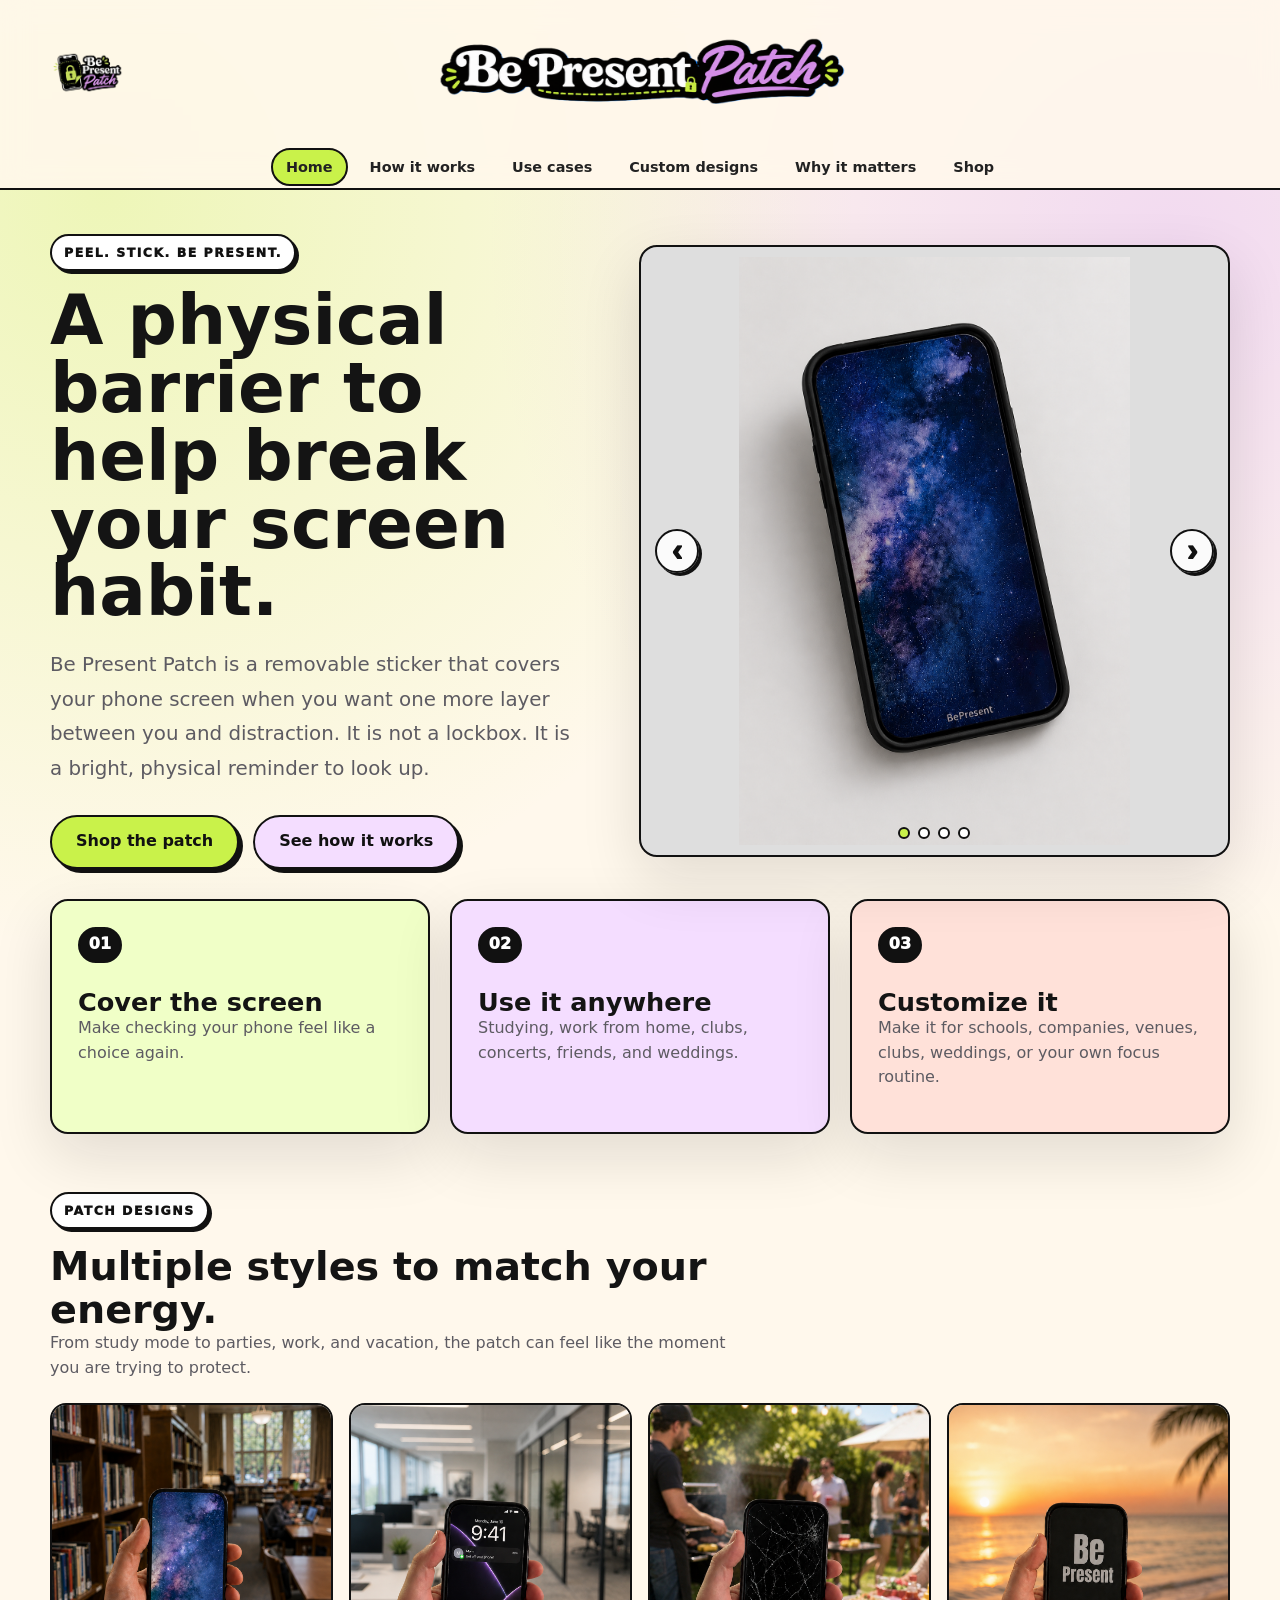
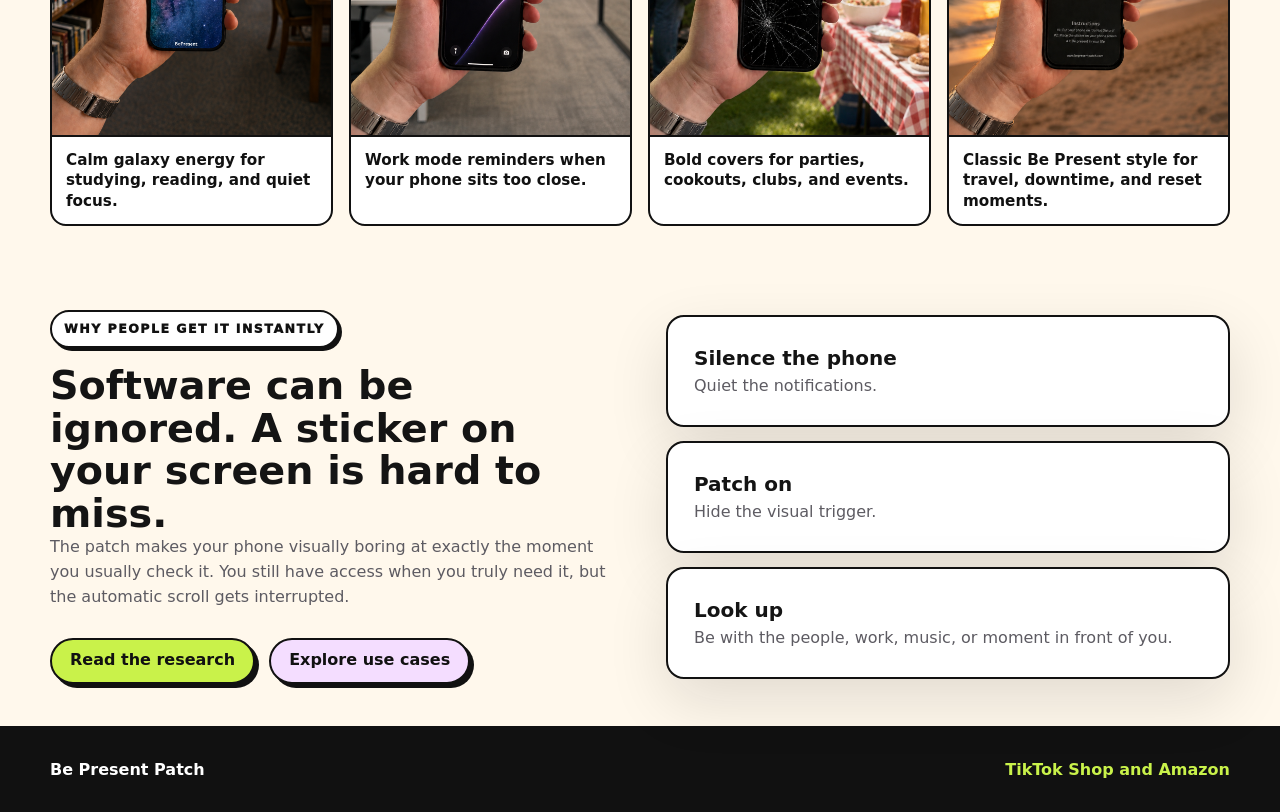
==== commit fcab7b43: "Update Be Present Patch site visuals" ====
--- a/index.html
+++ b/index.html
@@ -25,7 +25,7 @@
         <a aria-current="page" href="index.html">Home</a>
         <a href="how-it-works.html">How it works</a>
         <a href="use-cases.html">Use cases</a>
-        <a href="weddings.html">Weddings</a>
+        <a href="weddings.html">Custom designs</a>
         <a href="why-it-matters.html">Why it matters</a>
         <a href="shop.html">Shop</a>
       </nav>
@@ -44,8 +44,14 @@
             <a class="button secondary large" href="how-it-works.html">See how it works</a>
           </div>
         </div>
-        <figure class="hero-photo tilt-card">
-          <img src="assets/home-hero-new.png" alt="A hand holding a phone in a library with the Be Present Patch covering the screen">
+        <figure class="hero-photo hero-carousel tilt-card" aria-label="Be Present Patch product designs" data-carousel>
+          <img class="active" src="assets/amazon-galaxy.png" alt="Galaxy Be Present Patch design on a phone">
+          <img src="assets/amazon-classic.png" alt="Classic Be Present Patch design on a phone">
+          <img src="assets/amazon-mom.png" alt="Phone notification reminder design on a phone">
+          <img src="assets/amazon-cracked.png" alt="Cracked-screen style Be Present Patch design on a phone">
+          <button class="carousel-arrow prev" type="button" aria-label="Previous product photo" data-carousel-prev>&lsaquo;</button>
+          <button class="carousel-arrow next" type="button" aria-label="Next product photo" data-carousel-next>&rsaquo;</button>
+          <div class="carousel-dots" aria-label="Choose product photo" data-carousel-dots></div>
         </figure>
       </div>
     </section>
@@ -59,12 +65,12 @@
       <a class="punch purple" href="use-cases.html">
         <span>02</span>
         <strong>Use it anywhere</strong>
-        <p>Studying, friends, weddings, comedy clubs, concerts, and work.</p>
+        <p>Studying, work from home, clubs, concerts, friends, and weddings.</p>
       </a>
       <a class="punch coral" href="weddings.html">
         <span>03</span>
         <strong>Customize it</strong>
-        <p>Make it a wedding favor, work-from-home focus tool, or study mode ritual.</p>
+        <p>Make it for schools, companies, venues, clubs, weddings, or your own focus routine.</p>
       </a>
     </section>
 
@@ -73,25 +79,25 @@
       <div class="container">
         <div class="section-heading design-heading">
           <p class="kicker">Patch designs</p>
-          <h2>Different designs for different moments.</h2>
-          <p>Pick a patch that fits the situation: a playful reminder, a focus cue, or a bold screen cover that makes checking your phone feel less automatic.</p>
+          <h2>Multiple styles to match your energy.</h2>
+          <p>From study mode to parties, work, and vacation, the patch can feel like the moment you are trying to protect.</p>
         </div>
-        <div class="design-grid">
+        <div class="design-grid product-lineup">
           <figure class="design-card">
-            <img src="assets/design-notification.png" alt="Phone showing a notification reminder design">
-            <figcaption>Reminder designs for everyday screen habits.</figcaption>
+            <img src="assets/style-library-new.png" alt="Galaxy Be Present Patch design in a library">
+            <figcaption>Calm galaxy energy for studying, reading, and quiet focus.</figcaption>
           </figure>
           <figure class="design-card">
-            <img src="assets/design-cracked-screen.png" alt="Phone showing a cracked-screen style Be Present design">
-            <figcaption>Bold visual covers that stop the reflex to check.</figcaption>
+            <img src="assets/style-office.png" alt="Phone reminder design in an office">
+            <figcaption>Work mode reminders when your phone sits too close.</figcaption>
           </figure>
           <figure class="design-card">
-            <img src="assets/design-classic.png" alt="Phone showing the classic Be Present Patch design">
-            <figcaption>Classic Be Present design for simple focus.</figcaption>
+            <img src="assets/style-backyard.png" alt="Cracked-screen patch design at a backyard party">
+            <figcaption>Bold covers for parties, cookouts, clubs, and events.</figcaption>
           </figure>
           <figure class="design-card">
-            <img src="assets/design-focus-portrait.png" alt="Phone showing a dark portrait style screen cover">
-            <figcaption>Custom looks for events, work, and study mode.</figcaption>
+            <img src="assets/style-beach.png" alt="Classic Be Present Patch design at the beach">
+            <figcaption>Classic Be Present style for travel, downtime, and reset moments.</figcaption>
           </figure>
         </div>
       </div>
--- a/styles.css
+++ b/styles.css
@@ -283,6 +283,71 @@
 .tilt-card {
   transform: rotate(1.3deg);
 }
+.hero-carousel {
+  position: relative;
+  height: min(68vh, 680px);
+  min-height: 520px;
+  background: #dedede;
+  transform: none;
+}
+
+.hero-carousel img {
+  position: absolute;
+  inset: 0;
+  width: 100%;
+  height: 100%;
+  min-height: 0;
+  padding: 10px;
+  object-fit: contain;
+  object-position: center;
+  opacity: 0;
+  transition: opacity 600ms ease;
+}
+
+.hero-carousel img.active {
+  opacity: 1;
+}
+
+.product-lineup {
+  align-items: stretch;
+}
+
+.product-lineup .design-card img {
+  height: 330px;
+  aspect-ratio: auto;
+  padding: 0;
+  background: #f7f7f7;
+  object-fit: cover;
+}
+
+.product-lineup .design-card figcaption {
+  min-height: 88px;
+}
+
+.small-note {
+  margin: 16px 0 0;
+  font-size: 0.95rem;
+}
+
+.custom-contact-section {
+  padding-top: 18px;
+}
+
+.contact-panel {
+  display: grid;
+  grid-template-columns: 1fr auto;
+  gap: 28px;
+  align-items: center;
+  border: 2px solid #111;
+  border-radius: 18px;
+  padding: 28px;
+  background: var(--lime-soft);
+  box-shadow: var(--shadow);
+}
+
+.contact-panel h2 {
+  margin-bottom: 10px;
+}
 
 .punch-row,
 .steps-page,
@@ -627,6 +692,135 @@
   font-weight: 950;
   line-height: 1.45;
 }
+
+.carousel-arrow {
+  position: absolute;
+  top: 50%;
+  z-index: 2;
+  width: 44px;
+  height: 44px;
+  display: flex;
+  align-items: center;
+  justify-content: center;
+  border: 2px solid #111;
+  border-radius: 50%;
+  padding: 0 0 3px;
+  background: rgba(255, 255, 255, 0.88);
+  color: #111;
+  font-size: 2rem;
+  font-weight: 950;
+  line-height: 1;
+  transform: translateY(-50%);
+  box-shadow: 3px 3px 0 #111;
+  cursor: pointer;
+}
+
+.carousel-arrow.prev {
+  left: 14px;
+}
+
+.carousel-arrow.next {
+  right: 14px;
+}
+
+.carousel-dots {
+  position: absolute;
+  left: 50%;
+  bottom: 16px;
+  z-index: 2;
+  display: flex;
+  gap: 8px;
+  transform: translateX(-50%);
+}
+
+.carousel-dot {
+  width: 12px;
+  height: 12px;
+  flex: 0 0 12px;
+  display: block;
+  appearance: none;
+  border: 2px solid #111;
+  border-radius: 999px;
+  padding: 0;
+  background: #fff;
+  cursor: pointer;
+}
+
+.carousel-dot.active {
+  background: var(--lime);
+}
+
+.custom-hero {
+  padding-bottom: 42px;
+}
+
+.custom-hero-grid {
+  display: grid;
+  grid-template-columns: 1fr minmax(280px, 420px);
+  gap: 48px;
+  align-items: center;
+}
+
+.custom-hero-photo {
+  margin: 0;
+  overflow: hidden;
+  border: 2px solid #111;
+  border-radius: 18px;
+  background: var(--paper);
+  box-shadow: var(--shadow);
+  transform: rotate(1deg);
+}
+
+.custom-hero-photo img {
+  width: 100%;
+  height: 520px;
+  object-fit: cover;
+}
+
+.tag-row {
+  display: flex;
+  flex-wrap: wrap;
+  gap: 10px;
+  margin-top: 24px;
+}
+
+.tag-row span {
+  border: 2px solid #111;
+  border-radius: 999px;
+  padding: 8px 12px;
+  background: var(--paper);
+  color: #111;
+  font-weight: 900;
+  box-shadow: 2px 2px 0 #111;
+}
+
+.custom-feature-grid {
+  display: grid;
+  grid-template-columns: repeat(3, 1fr);
+  gap: 18px;
+}
+
+.custom-feature-grid .copy-card h2 {
+  margin-bottom: 10px;
+  font-size: clamp(1.35rem, 2vw, 2rem);
+}
+
+.custom-process-section {
+  padding-top: 18px;
+}
+
+.custom-image-pair img {
+  height: 420px;
+  object-fit: cover;
+}
+
+.shop-photo {
+  width: min(430px, 100%);
+  border: 2px solid #111;
+  border-radius: 18px;
+  box-shadow: var(--shadow);
+  object-fit: cover;
+}
 .site-footer {
   border-top: 2px solid #111;
   background: #111;
@@ -670,7 +864,8 @@
   .hero-grid,
   .split,
   .wedding-layout,
-  .shop-hero {
+  .shop-hero,
+  .custom-hero-grid {
     grid-template-columns: 1fr;
   }
 
@@ -682,13 +877,40 @@
     grid-template-columns: repeat(2, 1fr);
   }
 
-  .design-grid {
-    grid-template-columns: repeat(2, minmax(0, 1fr));
-  }
-
   .hero-photo img {
     height: auto;
     min-height: 0;
+  }
+
+  .hero-carousel {
+  position: relative;
+  height: min(68vh, 680px);
+  min-height: 520px;
+  background: #dedede;
+  transform: none;
+}
+
+  .hero-carousel img {
+  position: absolute;
+  inset: 0;
+  width: 100%;
+  height: 100%;
+  min-height: 0;
+  padding: 10px;
+  object-fit: contain;
+  object-position: center;
+  opacity: 0;
+  transition: opacity 600ms ease;
+}
+}
+
+@media (max-width: 760px) {
+  .design-grid {
+    grid-template-columns: repeat(2, minmax(0, 1fr));
+  }
+
+  .product-lineup .design-card img {
+    height: 300px;
   }
 }
 
@@ -786,9 +1008,54 @@
   .stat-grid,
   .research-grid,
   .design-grid,
+  .custom-feature-grid,
   .wedding-images {
     grid-template-columns: 1fr;
   }
+
+  .hero-carousel {
+  position: relative;
+  height: min(68vh, 680px);
+  min-height: 520px;
+  background: #dedede;
+  transform: none;
+}
+
+  .product-lineup .design-card img {
+    height: 300px;
+  }
+
+  .contact-panel {
+    grid-template-columns: 1fr;
+    padding: 22px;
+  }
+
+  .custom-hero-photo img,
+  .custom-image-pair img {
+    height: auto;
+  }
+
+  .carousel-arrow {
+  position: absolute;
+  top: 50%;
+  z-index: 2;
+  width: 44px;
+  height: 44px;
+  display: flex;
+  align-items: center;
+  justify-content: center;
+  border: 2px solid #111;
+  border-radius: 50%;
+  padding: 0 0 3px;
+  background: rgba(255, 255, 255, 0.88);
+  color: #111;
+  font-size: 2rem;
+  font-weight: 950;
+  line-height: 1;
+  transform: translateY(-50%);
+  box-shadow: 3px 3px 0 #111;
+  cursor: pointer;
+}
 
   .actions,
   .footer-inner {
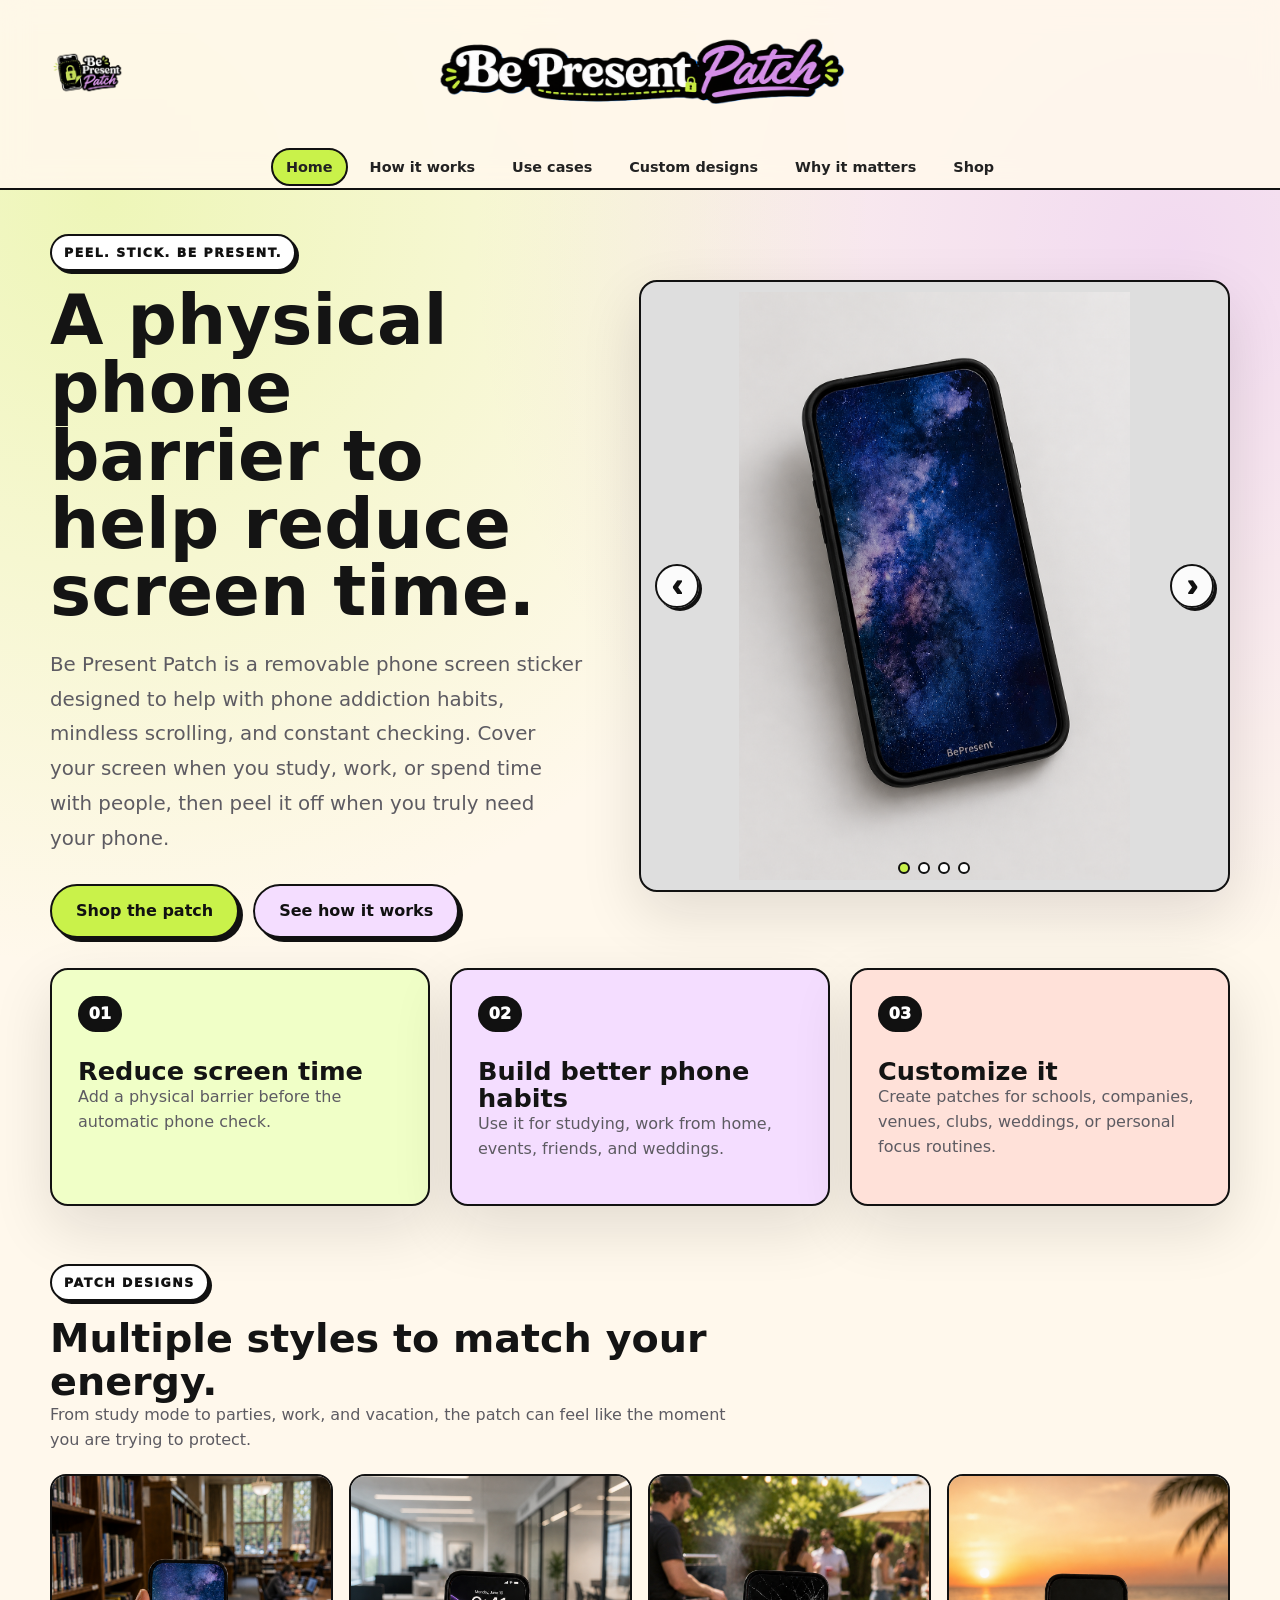
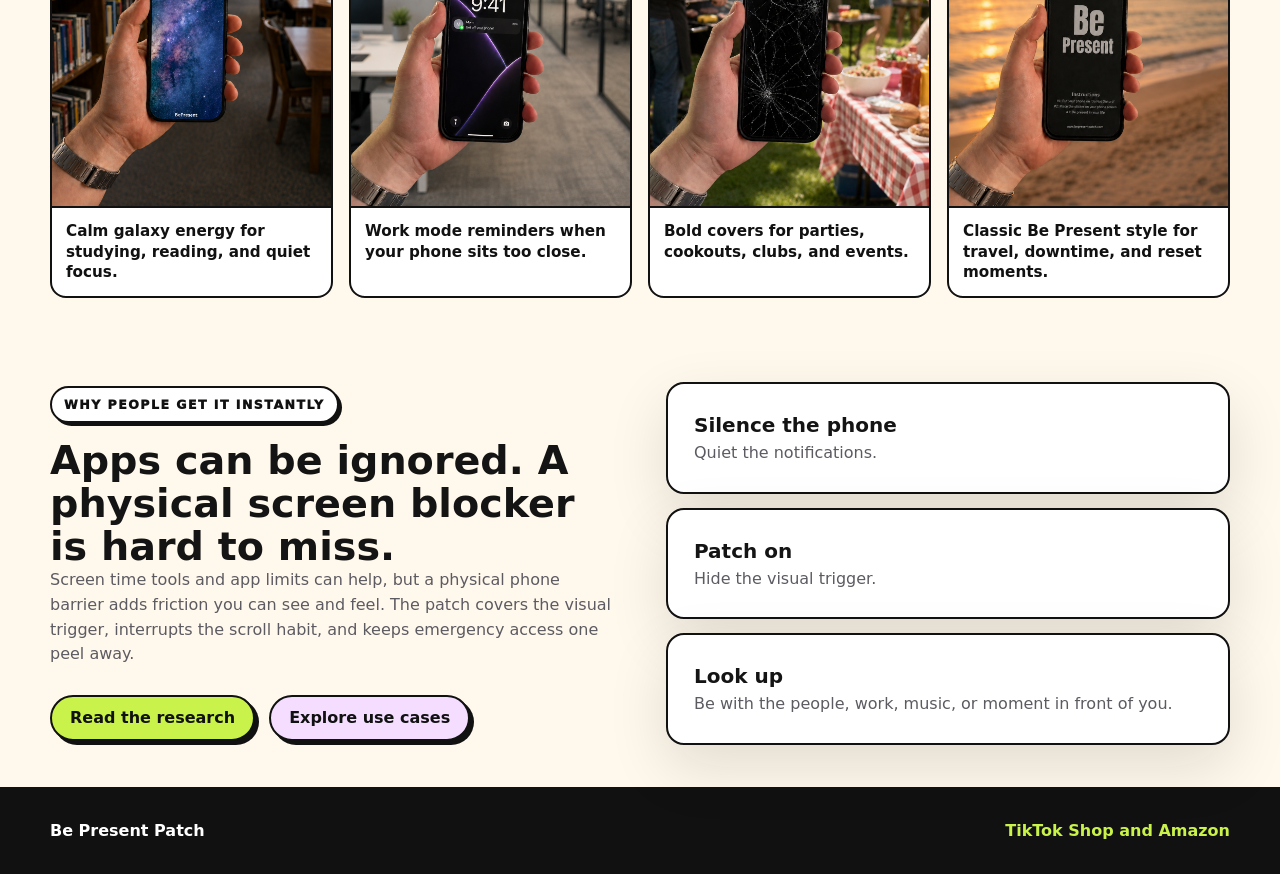
==== commit 8ef23c77: "Improve homepage SEO" ====
--- a/index.html
+++ b/index.html
@@ -3,11 +3,16 @@
 <head>
   <meta charset="utf-8">
   <meta name="viewport" content="width=device-width, initial-scale=1">
-  <meta name="description" content="Be Present Patch is a removable phone screen sticker that helps you stop checking your phone and stay in the moment.">
+  <meta name="description" content="Be Present Patch is a removable phone screen sticker that creates a physical barrier to reduce screen time, fight phone addiction habits, and help you stay present.">
   <meta name="theme-color" content="#fff8ec">
-  <title>Be Present Patch | Put the phone down</title>
+  <title>Be Present Patch | Physical Phone Barrier to Reduce Screen Time</title>
   <link rel="icon" type="image/png" href="assets/favicon.png">
   <link rel="apple-touch-icon" href="assets/favicon.png">
+  <link rel="canonical" href="https://www.bepresentpatch.com/">
+  <meta property="og:title" content="Be Present Patch | Reduce Screen Time With a Physical Phone Barrier">
+  <meta property="og:description" content="A removable phone screen sticker that helps reduce phone checking, support focus, and make screen time more intentional.">
+  <meta property="og:type" content="website">
+  <meta property="og:url" content="https://www.bepresentpatch.com/">
   <link rel="stylesheet" href="styles.css">
 </head>
 <body>
@@ -37,18 +42,18 @@
       <div class="container hero-grid">
         <div>
           <p class="eyebrow">Peel. Stick. Be present.</p>
-          <h1>A physical barrier to help break your screen habit.</h1>
-          <p class="lead">Be Present Patch is a removable sticker that covers your phone screen when you want one more layer between you and distraction. It is not a lockbox. It is a bright, physical reminder to look up.</p>
+          <h1>A physical phone barrier to help reduce screen time.</h1>
+          <p class="lead">Be Present Patch is a removable phone screen sticker designed to help with phone addiction habits, mindless scrolling, and constant checking. Cover your screen when you study, work, or spend time with people, then peel it off when you truly need your phone.</p>
           <div class="actions">
             <a class="button primary large" href="shop.html">Shop the patch</a>
             <a class="button secondary large" href="how-it-works.html">See how it works</a>
           </div>
         </div>
         <figure class="hero-photo hero-carousel tilt-card" aria-label="Be Present Patch product designs" data-carousel>
-          <img class="active" src="assets/amazon-galaxy.png" alt="Galaxy Be Present Patch design on a phone">
-          <img src="assets/amazon-classic.png" alt="Classic Be Present Patch design on a phone">
-          <img src="assets/amazon-mom.png" alt="Phone notification reminder design on a phone">
-          <img src="assets/amazon-cracked.png" alt="Cracked-screen style Be Present Patch design on a phone">
+          <img class="hero-slide active" src="assets/amazon-galaxy.png" alt="Galaxy Be Present Patch design on a phone">
+          <img class="hero-slide" src="assets/amazon-classic.png" alt="Classic Be Present Patch design on a phone">
+          <img class="hero-slide" src="assets/amazon-mom.png" alt="Phone notification reminder design on a phone">
+          <img class="hero-slide" src="assets/amazon-cracked.png" alt="Cracked-screen style Be Present Patch design on a phone">
           <button class="carousel-arrow prev" type="button" aria-label="Previous product photo" data-carousel-prev>&lsaquo;</button>
           <button class="carousel-arrow next" type="button" aria-label="Next product photo" data-carousel-next>&rsaquo;</button>
           <div class="carousel-dots" aria-label="Choose product photo" data-carousel-dots></div>
@@ -59,18 +64,18 @@
     <section class="container punch-row" aria-label="Product highlights">
       <a class="punch lime" href="how-it-works.html">
         <span>01</span>
-        <strong>Cover the screen</strong>
-        <p>Make checking your phone feel like a choice again.</p>
+        <strong>Reduce screen time</strong>
+        <p>Add a physical barrier before the automatic phone check.</p>
       </a>
       <a class="punch purple" href="use-cases.html">
         <span>02</span>
-        <strong>Use it anywhere</strong>
-        <p>Studying, work from home, clubs, concerts, friends, and weddings.</p>
+        <strong>Build better phone habits</strong>
+        <p>Use it for studying, work from home, events, friends, and weddings.</p>
       </a>
       <a class="punch coral" href="weddings.html">
         <span>03</span>
         <strong>Customize it</strong>
-        <p>Make it for schools, companies, venues, clubs, weddings, or your own focus routine.</p>
+        <p>Create patches for schools, companies, venues, clubs, weddings, or personal focus routines.</p>
       </a>
     </section>
 
@@ -107,8 +112,8 @@
       <div class="container split">
         <div>
           <p class="kicker">Why people get it instantly</p>
-          <h2>Software can be ignored. A sticker on your screen is hard to miss.</h2>
-          <p>The patch makes your phone visually boring at exactly the moment you usually check it. You still have access when you truly need it, but the automatic scroll gets interrupted.</p>
+          <h2>Apps can be ignored. A physical screen blocker is hard to miss.</h2>
+          <p>Screen time tools and app limits can help, but a physical phone barrier adds friction you can see and feel. The patch covers the visual trigger, interrupts the scroll habit, and keeps emergency access one peel away.</p>
           <div class="actions">
             <a class="button primary" href="why-it-matters.html">Read the research</a>
             <a class="button secondary" href="use-cases.html">Explore use cases</a>
@@ -138,6 +143,6 @@
       <div><a href="shop.html">TikTok Shop and Amazon</a></div>
     </div>
   </footer>
-  <script src="script.js"></script>
+  <script src="script.js?v=3"></script>
 </body>
 </html>
--- a/styles.css
+++ b/styles.css
@@ -769,11 +769,13 @@
   background: var(--paper);
   box-shadow: var(--shadow);
   transform: rotate(1deg);
+  width: min(100%, 390px);
+  justify-self: end;
 }
 
 .custom-hero-photo img {
   width: 100%;
-  height: 520px;
+  height: 460px;
   object-fit: cover;
 }
 
@@ -864,8 +866,7 @@
   .hero-grid,
   .split,
   .wedding-layout,
-  .shop-hero,
-  .custom-hero-grid {
+  .shop-hero {
     grid-template-columns: 1fr;
   }
 
@@ -883,25 +884,24 @@
   }
 
   .hero-carousel {
-  position: relative;
-  height: min(68vh, 680px);
-  min-height: 520px;
-  background: #dedede;
-  transform: none;
-}
+    height: 540px;
+    min-height: 540px;
+  }
 
   .hero-carousel img {
-  position: absolute;
-  inset: 0;
-  width: 100%;
-  height: 100%;
-  min-height: 0;
-  padding: 10px;
-  object-fit: contain;
-  object-position: center;
-  opacity: 0;
-  transition: opacity 600ms ease;
-}
+    height: 100%;
+  }
+}
+
+@media (max-width: 860px) {
+  .custom-hero-grid {
+    grid-template-columns: minmax(0, 1fr) minmax(240px, 340px);
+    gap: 28px;
+  }
+
+  .custom-hero-photo img {
+    height: 420px;
+  }
 }
 
 @media (max-width: 760px) {
@@ -911,6 +911,16 @@
 
   .product-lineup .design-card img {
     height: 300px;
+  }
+
+  .custom-hero-grid,
+  .how-photo-layout {
+    grid-template-columns: 1fr;
+  }
+
+  .custom-hero-photo {
+    max-width: 420px;
+    margin: 0 auto;
   }
 }
 
@@ -1009,20 +1019,18 @@
   .research-grid,
   .design-grid,
   .custom-feature-grid,
-  .wedding-images {
+  .wedding-images,
+  .how-photo-grid {
     grid-template-columns: 1fr;
   }
 
   .hero-carousel {
-  position: relative;
-  height: min(68vh, 680px);
-  min-height: 520px;
-  background: #dedede;
-  transform: none;
-}
+    height: 430px;
+    min-height: 430px;
+  }
 
   .product-lineup .design-card img {
-    height: 300px;
+    height: 360px;
   }
 
   .contact-panel {
@@ -1036,26 +1044,10 @@
   }
 
   .carousel-arrow {
-  position: absolute;
-  top: 50%;
-  z-index: 2;
-  width: 44px;
-  height: 44px;
-  display: flex;
-  align-items: center;
-  justify-content: center;
-  border: 2px solid #111;
-  border-radius: 50%;
-  padding: 0 0 3px;
-  background: rgba(255, 255, 255, 0.88);
-  color: #111;
-  font-size: 2rem;
-  font-weight: 950;
-  line-height: 1;
-  transform: translateY(-50%);
-  box-shadow: 3px 3px 0 #111;
-  cursor: pointer;
-}
+    width: 38px;
+    height: 38px;
+    font-size: 1.65rem;
+  }
 
   .actions,
   .footer-inner {
@@ -1088,21 +1080,9 @@
   .punch-row {
     padding-bottom: 24px;
   }
-}
-
-@media (max-width: 760px) {
-  .how-photo-layout {
-    grid-template-columns: 1fr;
-  }
-}
-
-@media (max-width: 680px) {
-  .how-photo-grid {
-    grid-template-columns: 1fr;
-  }
 
   .how-photo-card img {
     height: auto;
     aspect-ratio: 4 / 5;
   }
-}
+}
